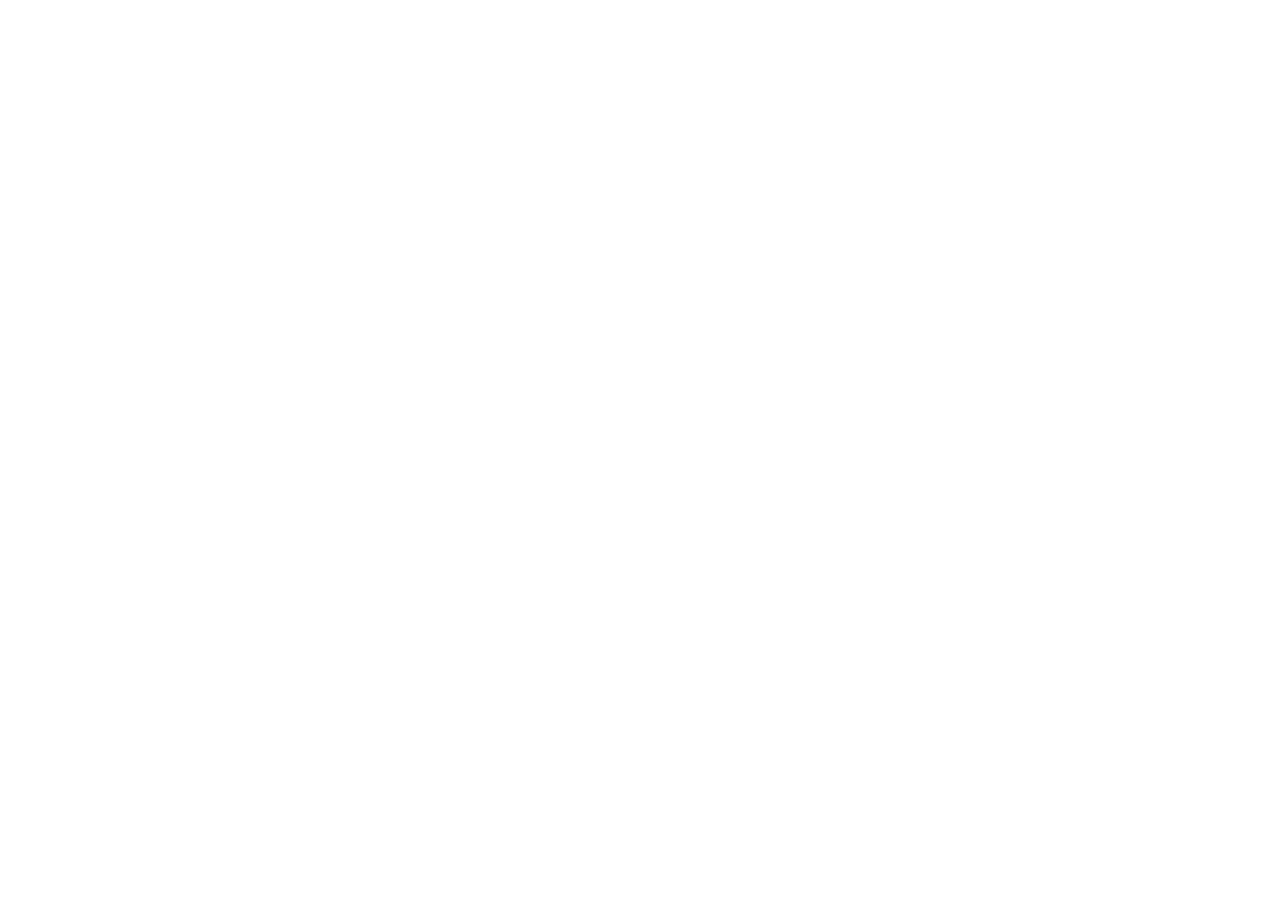
==== index.html @ 4024e312 "Project created" ====
<!DOCTYPE html>
<html lang="en">
<head>
    <meta charset="UTF-8">
    <meta http-equiv="X-UA-Compatible" content="IE=edge">
    <meta name="viewport" content="width=device-width, initial-scale=1.0">

    <link rel="stylesheet" href="assets/css/style.css" type="text/css">

    <title>Document</title>
</head>
<body>
    
	<script src="assets/js/main.js"></script>
</body>
</html>
---- assets/css/style.css ----
body {
    background-color: white;
    margin: 0;
}
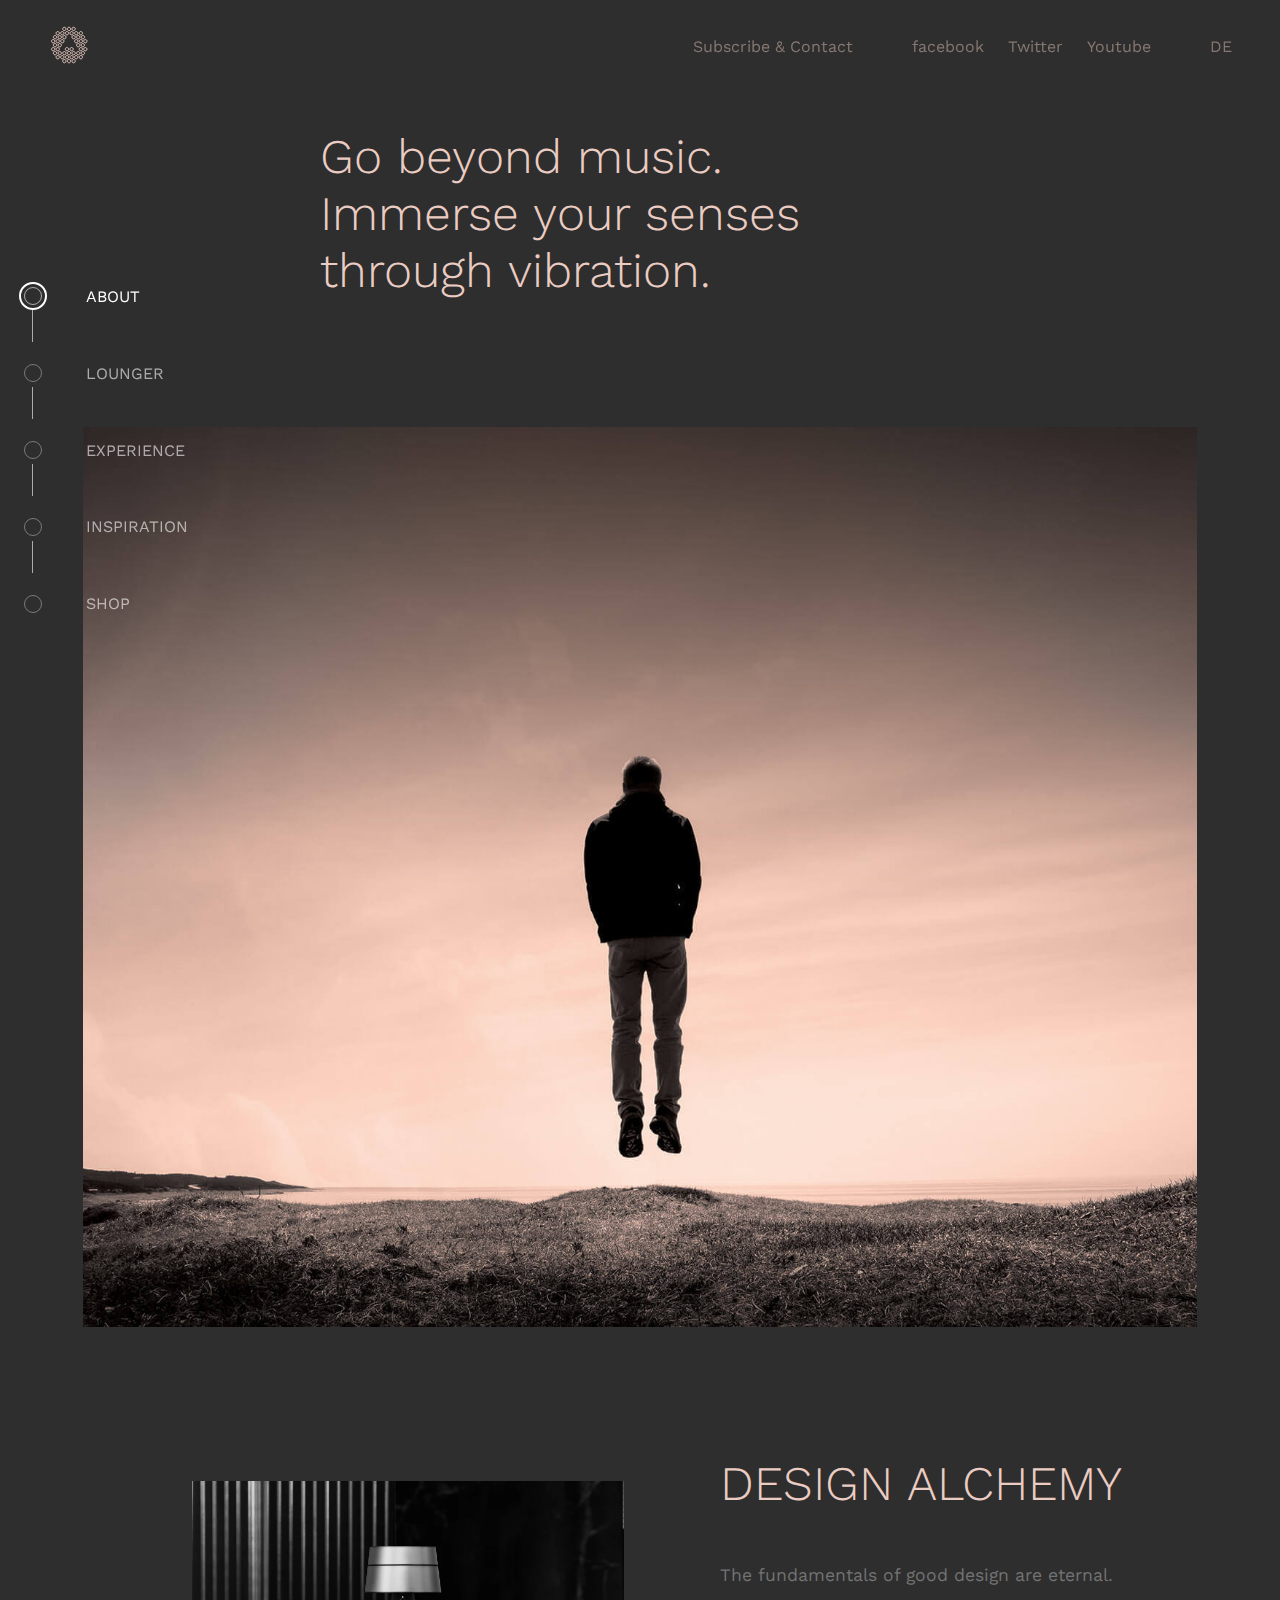
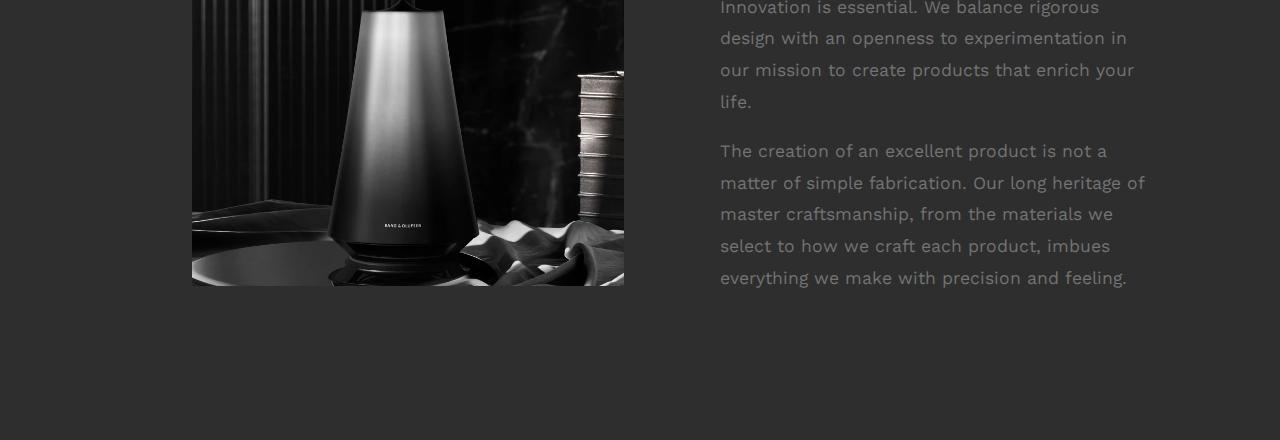
==== commit a6c2d517: "about section styled" ====
--- a/index.html
+++ b/index.html
@@ -1,16 +1,109 @@
 <!DOCTYPE html>
 <html lang="en">
+
 <head>
     <meta charset="UTF-8">
     <meta http-equiv="X-UA-Compatible" content="IE=edge">
     <meta name="viewport" content="width=device-width, initial-scale=1.0">
 
-    <link rel="stylesheet" href="assets/css/style.css" type="text/css">
+    <link rel="stylesheet" href="assets/css/global.css" type="text/css">
+    <link rel="stylesheet" href="assets/css/about.css" type="text/css">
 
-    <title>Document</title>
+    <title>Headphone Inspiration</title>
 </head>
+
 <body>
-    
-	<script src="assets/js/main.js"></script>
+
+    <!-- ***************************************************************** -->
+    <nav id="navigation-top">
+        <a href="#"><img src="assets/img/logo.svg" alt="logo"></a>
+        <ul>
+            <li><a href="assets/html/contact.html">Subscribe & Contact</a></li>
+            <li><a href="">facebook</a></li>
+            <li><a href="">Twitter</a></li>
+            <li><a href="">Youtube</a></li>
+            <li><a href="">DE</a></li>
+        </ul>
+    </nav>
+
+    <!-- ***************************************************************** -->
+    <nav id="navigation-side">
+        <ul>
+            <li>
+                <a class="nav-left-item" id="nav-left-about" href="#">
+                    <div class="outer">
+                        <div class="inner"> </div>
+                    </div>
+                    <p>ABOUT</p>
+                </a>
+                <div class="nav-left-vert-line"></div>
+            </li>
+            <li>
+                <a class="nav-left-item" id="nav-left-lounger" href="assets/html/lounger.html">
+                    <div class="outer">
+                        <div class="inner"> </div>
+                    </div>
+                    <p>LOUNGER</p>
+                </a>
+                <div class="nav-left-vert-line"></div>
+            </li>
+            <li>
+                <a class="nav-left-item" id="nav-left-experience" href="assets/html/experience.html">
+                    <div class="outer">
+                        <div class="inner"> </div>
+                    </div>
+                    <p>EXPERIENCE</p>
+                </a>
+                <div class="nav-left-vert-line"></div>
+            </li>
+            <li>
+                <a class="nav-left-item" id="nav-left-inspiration" href="assets/html/inspiration.html">
+                    <div class="outer">
+                        <div class="inner"> </div>
+                    </div>
+                    <p>INSPIRATION</p>
+                </a>
+                <div class="nav-left-vert-line"></div>
+            </li>
+            <li>
+                <a class="nav-left-item" id="nav-left-shop" href="assets/html/shop.html">
+                    <div class="outer">
+                        <div class="inner"> </div>
+                    </div>
+                    <p>SHOP</p>
+                </a>
+            </li>
+        </ul>
+    </nav>
+
+    <!-- ***************************************************************** -->
+
+    <section id="about-1">
+        <h1>Go beyond music.<br>Immerse your senses<br>through vibration.</h1>
+        <!-- contains the image -->
+        <div></div>
+    </section>
+
+    <section id="about-2">
+        <div>
+            <!-- <img src="assets/img/BS1_NYC_Home.webp" alt="DESIGN ALCHEMY"> -->
+        </div>
+        <div>
+            <h1>DESIGN ALCHEMY</h1>
+            <p>
+                The fundamentals of good design are eternal. Innovation is essential. We balance rigorous design with an
+                openness to experimentation in our mission to create products that enrich your life.</p>
+            <p>
+                The creation of an excellent product is not a matter of simple fabrication. Our long heritage of master
+                craftsmanship, from the materials we select to how we craft each product, imbues everything we make with
+                precision and feeling.
+            </p>
+        </div>
+    </section>
+
+    <!-- ***************************************************************** -->
+
+    <script src="assets/js/main.js"></script>
 </body>
-</html>
+
+</html>--- a/assets/css/global.css
+++ b/assets/css/global.css
@@ -0,0 +1,165 @@
+/*****************************************************************************
+    Assets:
+    Font: Work sans
+    colors: 
+        background color:           #2e2e2e 
+        navigation top:             #867772 
+        headline color:             rgb(234, 204, 194) / #ebccc2 
+        text color:                 rgb(115, 115, 115) / #737373 
+        navigation (both!) hover,
+        navigation left active:     #fff 
+        navigation left inactive:   #fff with opacity less than 0.6
+*/
+
+/*****************************************************************************
+    fonts in use
+*/
+@import url("https://fonts.googleapis.com/css2?family=Work+Sans:wght@100;200;300;400;500;600;700;800;900&display=swap");
+
+/*****************************************************************************
+    hard reset
+*/
+* {
+    margin: 0;
+    padding: 0;
+}
+
+html {
+    scroll-behavior: smooth;
+    --bgColor: #2e2e2e;
+    --headLineColor: #ebccc2;
+    --textColor: #737373;
+    --navTopColor: #867772;
+    --navTopHoverColor: #fff;
+    --navSideColor: #fff;
+    --navSideOpacity: 0.6;
+    --navSideHoverOpacity: 1;
+}
+
+body {
+    font-family: "Work Sans", sans-serif;
+
+    background: var(--bgColor);
+    color: var(--textColor);
+
+    /* default font size */
+    font-size: 16px;
+}
+
+/* some defaults */
+
+h1,
+h2,
+h3 {
+    color: var(--headLineColor);
+}
+h1 {
+    font-size: 3em;
+    font-weight: 300;
+}
+ul {
+    list-style: none;
+}
+a {
+    text-decoration: none;
+}
+a:hover {
+    text-decoration: underline;
+}
+
+/****************************************************************************/
+#navigation-top {
+    position: fixed;
+    top: 0;
+    left: 0;
+    right: 0;
+    display: flex;
+    align-items: center;
+    padding: 2% 0 0 4%;
+}
+#navigation-top ul {
+    display: flex;
+    align-items: center;
+    width: 100%;
+}
+#navigation-top ul {
+    justify-self: end;
+    justify-content: flex-end;
+    align-items: center;
+}
+#navigation-top li {
+    margin: 0 1%;
+}
+#navigation-top li:first-of-type,
+#navigation-top li:last-of-type {
+    margin: 0 4%;
+}
+
+/*--------------------------------------------------------------------------*/
+#navigation-top a {
+    color: var(--navTopColor);
+}
+#navigation-top a:visited {
+    color: var(--navTopColor);
+}
+#navigation-top a:hover {
+    color: var(--navTopHoverColor);
+}
+
+/****************************************************************************/
+#navigation-side {
+    position: fixed;
+    height: 100vh;
+    left: 1.5vw;
+    display: flex;
+    flex-direction: column;
+    justify-items: center;
+}
+#navigation-side ul {
+    margin: auto 0;
+}
+.nav-left-vert-line {
+    width: calc(0.75em + 1px);
+    margin-bottom: 10%;
+    height: 2em;
+    border-right: 1px solid var(--navSideColor);
+    opacity: var(--navSideOpacity);
+}
+/*--------------------------------------------------------------------------*/
+.nav-left-item {
+    display: flex;
+    align-items: center;
+    color: var(--navSideColor);
+    opacity: var(--navSideOpacity);
+}
+.nav-left-item:visited {
+    color: var(--navSideColor);
+}
+.nav-left-item:hover {
+    color: var(--navSideColor);
+    opacity: var(--navSideHoverOpacity);
+}
+.nav-left-item p {
+    opacity: var(--navSideHoverOpacity);
+}
+/*--------------------------------------------------------------------------*/
+/* pseudo radio buttons */
+.outer {
+    width: 1.5em;
+    height: 1.5em;
+    display: flex;
+    align-items: center;
+    border-radius: 2em;
+    margin-right: 3vw;
+    border: 2px solid transparent;
+}
+.inner {
+    width: 1em;
+    height: 1em;
+    margin: 0 auto;
+    border-radius: 1em;
+    border: 1px solid var(--navSideColor);
+    opacity: var(--navSideOpacity);
+}
+
+/*****************************************************************************/
--- a/assets/css/about.css
+++ b/assets/css/about.css
@@ -0,0 +1,48 @@
+/*****************************************************************************
+    navigation left: activate 'about'
+*/
+#nav-left-about,
+#nav-left-about .outer {
+    border-color: var(--navSideColor);
+    opacity: var(--navSideHoverOpacity);
+}
+
+/****************************************************************************/
+#about-1 h1 {
+    padding-left: 25%;
+    padding: 10% 25%;
+}
+#about-1 div {
+    margin: 0 6.5%;
+    height: 100vh;
+    background: url(../img/section-about-1.jpg) center/cover no-repeat;
+}
+
+/****************************************************************************/
+#about-2 {
+    padding: 10% 10% 10% 15%;
+    display: flex;
+    justify-content: space-between;
+    align-items: center;
+}
+#about-2 div {
+    width: 50%;
+}
+#about-2 > div:first-of-type {
+    background: url(../img/BS1_NYC_Home.webp) center/cover no-repeat;
+    height: 45vh;
+}
+
+#about-2 > div:last-of-type {
+    /* width: 40%; */
+    padding-left: 10%;
+}
+#about-2 h1 {
+    margin-bottom: 1em;
+}
+
+#about-2 p {
+    font-size: 1.1em;
+    line-height: 1.8;
+    margin-bottom: 1em;
+}
